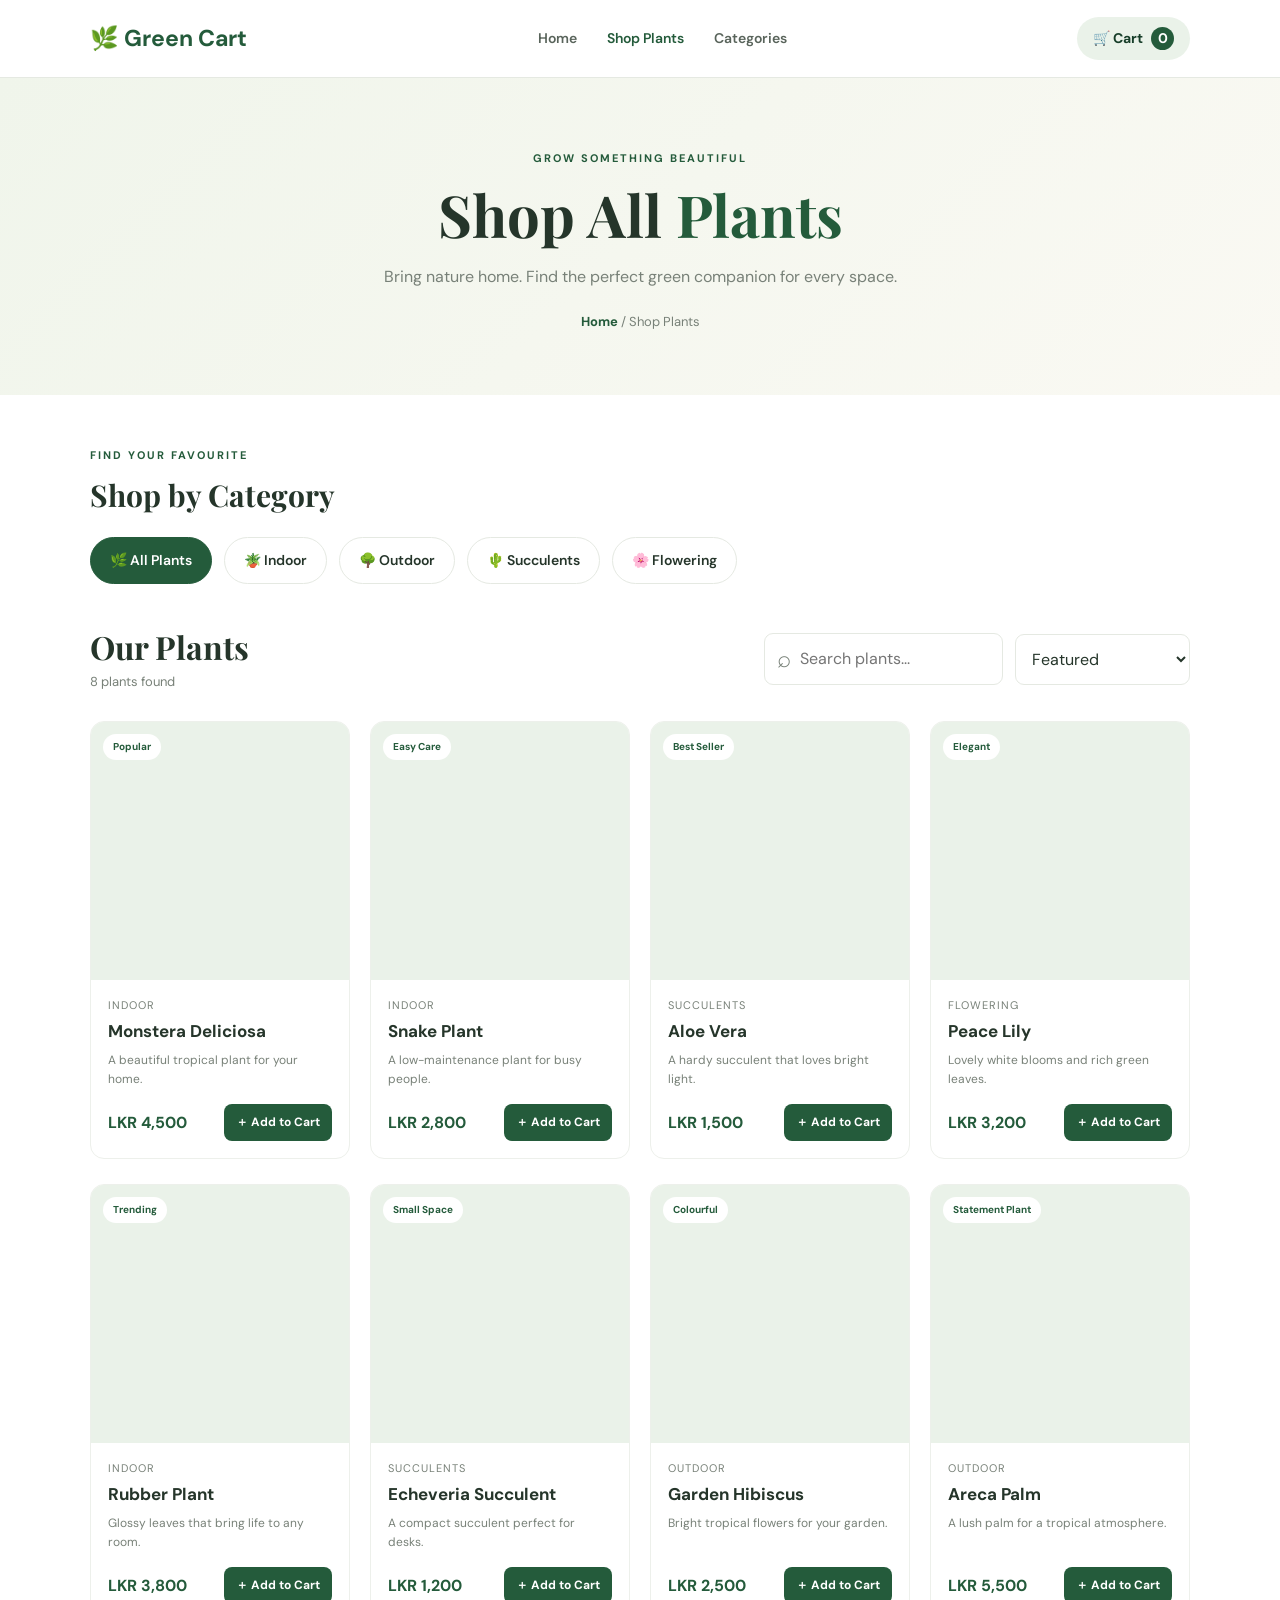
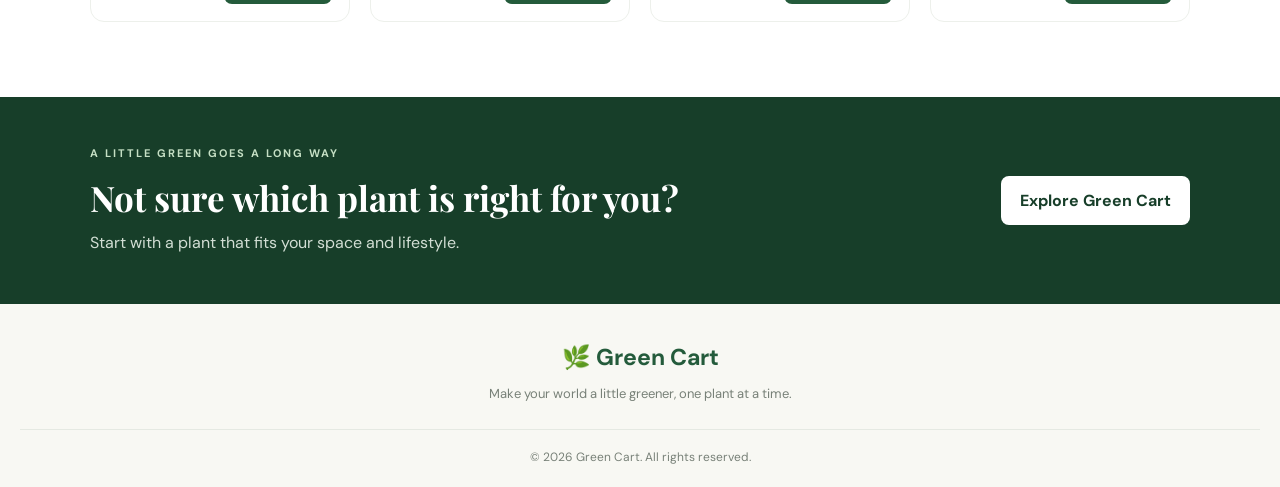
==== frontend/shop.html @ a23f7caa "Add Green Cart shop page" ====
<!DOCTYPE html>
<html lang="en">
<head>
  <meta charset="UTF-8">
  <meta name="viewport" content="width=device-width, initial-scale=1.0">
  <title>Shop All Plants | Green Cart</title>
  <meta name="description" content="Explore indoor plants, outdoor plants, succulents and flowering plants at Green Cart.">
  <link rel="stylesheet" href="shop.css">
  <script src="shop.js" defer></script>
</head>
<body>

  <header class="navbar">
    <a class="logo" href="index.html">🌿 Green Cart</a>

    <nav class="nav-links" id="navLinks">
      <a href="index.html">Home</a>
      <a href="shop.html" class="active">Shop Plants</a>
      <a href="#categories">Categories</a>
    </nav>

    <div class="nav-actions">
      <a class="cart-link" href="#products">
        🛒 Cart <span id="cartCount">0</span>
      </a>
      <button class="menu-toggle" id="menuToggle"
        aria-label="Toggle navigation" aria-expanded="false">☰</button>
    </div>
  </header>

  <main>
    <section class="shop-hero">
      <p class="eyebrow">GROW SOMETHING BEAUTIFUL</p>
      <h1>Shop All <span>Plants</span></h1>
      <p>Bring nature home. Find the perfect green companion for every space.</p>
      <div class="breadcrumb">
        <a href="index.html">Home</a> / <span>Shop Plants</span>
      </div>
    </section>

    <section class="categories section" id="categories">
      <div class="section-heading">
        <div>
          <p class="eyebrow">FIND YOUR FAVOURITE</p>
          <h2>Shop by Category</h2>
        </div>
      </div>

      <div class="category-list">
        <button class="category-btn selected" data-category="All">🌿 All Plants</button>
        <button class="category-btn" data-category="Indoor">🪴 Indoor</button>
        <button class="category-btn" data-category="Outdoor">🌳 Outdoor</button>
        <button class="category-btn" data-category="Succulents">🌵 Succulents</button>
        <button class="category-btn" data-category="Flowering">🌸 Flowering</button>
      </div>
    </section>

    <section class="products-section section" id="products">
      <div class="products-toolbar">
        <div>
          <h2>Our Plants</h2>
          <p id="productCount">Loading plants...</p>
        </div>

        <div class="product-controls">
          <label class="search-box">
            <span>⌕</span>
            <input type="search" id="searchInput"
              placeholder="Search plants..." aria-label="Search plants">
          </label>

          <select id="sortSelect" aria-label="Sort products">
            <option value="featured">Featured</option>
            <option value="low-high">Price: Low to High</option>
            <option value="high-low">Price: High to Low</option>
            <option value="name">Name: A to Z</option>
          </select>
        </div>
      </div>

      <div class="product-grid" id="productGrid" aria-live="polite"></div>

      <div class="empty-state" id="emptyState" hidden>
        <div>🪴</div>
        <h3>No plants found</h3>
        <p>Try another search term or category.</p>
        <button class="primary-btn" id="resetFilters">Show All Plants</button>
      </div>
    </section>

    <section class="care-banner">
      <div>
        <p class="eyebrow">A LITTLE GREEN GOES A LONG WAY</p>
        <h2>Not sure which plant is right for you?</h2>
        <p>Start with a plant that fits your space and lifestyle.</p>
      </div>
      <a href="index.html" class="light-btn">Explore Green Cart</a>
    </section>
  </main>

  <footer class="footer">
    <a class="logo footer-logo" href="index.html">🌿 Green Cart</a>
    <p>Make your world a little greener, one plant at a time.</p>
    <p class="copyright">© <span id="currentYear"></span> Green Cart. All rights reserved.</p>
  </footer>

  <div class="toast" id="toast" role="status" aria-live="polite"></div>

</body>
</html>
---- frontend/shop.css ----
@import url('https://fonts.googleapis.com/css2?family=DM+Sans:wght@400;500;600;700&family=Playfair+Display:wght@600;700&display=swap');

:root {
  --green: #245b3b;
  --green-dark: #173e29;
  --green-light: #eaf2e9;
  --cream: #faf9f4;
  --text: #25352a;
  --muted: #788178;
  --white: #ffffff;
  --border: #e5e9e2;
}

* {
  box-sizing: border-box;
  margin: 0;
  padding: 0;
}

html {
  scroll-behavior: smooth;
  scroll-padding-top: 90px;
}

body {
  font-family: 'DM Sans', sans-serif;
  color: var(--text);
  background: var(--white);
  line-height: 1.6;
}

a {
  color: inherit;
  text-decoration: none;
}

button, input, select {
  font: inherit;
}

button, select {
  cursor: pointer;
}

.navbar {
  min-height: 78px;
  padding: 15px 7%;
  display: flex;
  align-items: center;
  justify-content: space-between;
  gap: 22px;
  background: white;
  border-bottom: 1px solid var(--border);
  position: sticky;
  top: 0;
  z-index: 10;
}

.logo {
  font-size: 23px;
  font-weight: 700;
  color: var(--green);
  white-space: nowrap;
}

.nav-links {
  display: flex;
  align-items: center;
  gap: 30px;
}

.nav-links a {
  color: #59645b;
  font-size: 14px;
  font-weight: 600;
}

.nav-links a:hover,
.nav-links a.active {
  color: var(--green);
}

.nav-actions {
  display: flex;
  align-items: center;
  gap: 15px;
}

.cart-link {
  background: var(--green-light);
  color: var(--green-dark);
  border-radius: 30px;
  padding: 10px 16px;
  font-size: 14px;
  font-weight: 700;
  white-space: nowrap;
}

#cartCount {
  display: inline-grid;
  place-items: center;
  background: var(--green);
  color: white;
  border-radius: 50%;
  width: 23px;
  height: 23px;
  margin-left: 5px;
}

.menu-toggle {
  display: none;
  border: 0;
  background: transparent;
  font-size: 26px;
  color: var(--green);
}

.shop-hero {
  text-align: center;
  padding: 72px 20px 62px;
  background: linear-gradient(135deg, #f0f5eb, #faf9f3);
}

.eyebrow {
  color: var(--green);
  font-size: 11px;
  font-weight: 700;
  letter-spacing: 2px;
  margin-bottom: 12px;
}

.shop-hero h1 {
  font-family: 'Playfair Display', serif;
  font-size: clamp(38px, 5vw, 58px);
  line-height: 1.2;
  margin-bottom: 15px;
}

.shop-hero h1 span {
  color: var(--green);
}

.shop-hero > p:not(.eyebrow) {
  color: var(--muted);
  max-width: 570px;
  margin: 0 auto;
}

.breadcrumb {
  margin-top: 22px;
  font-size: 13px;
  color: var(--muted);
}

.breadcrumb a {
  color: var(--green);
  font-weight: 700;
}

.section {
  width: min(1200px, 86%);
  margin: 0 auto;
}

.categories {
  padding-top: 52px;
  padding-bottom: 42px;
}

.section-heading {
  margin-bottom: 22px;
}

.section-heading h2,
.products-toolbar h2 {
  font-family: 'Playfair Display', serif;
  font-size: 30px;
  line-height: 1.3;
}

.category-list {
  display: flex;
  flex-wrap: wrap;
  gap: 12px;
}

.category-btn {
  border: 1px solid var(--border);
  background: white;
  color: var(--text);
  border-radius: 30px;
  padding: 11px 19px;
  font-size: 14px;
  font-weight: 600;
  transition: 0.2s ease;
}

.category-btn:hover,
.category-btn.selected {
  background: var(--green);
  color: white;
  border-color: var(--green);
}

.products-section {
  padding-bottom: 75px;
}

.products-toolbar {
  display: flex;
  justify-content: space-between;
  align-items: center;
  gap: 22px;
  margin-bottom: 28px;
}

.products-toolbar h2 {
  font-size: 32px;
}

#productCount {
  color: var(--muted);
  font-size: 13px;
  margin-top: 5px;
}

.product-controls {
  display: flex;
  align-items: center;
  gap: 12px;
}

.search-box {
  display: flex;
  align-items: center;
  gap: 9px;
  border: 1px solid var(--border);
  border-radius: 9px;
  padding: 0 12px;
  min-width: 220px;
}

.search-box span {
  font-size: 24px;
  color: var(--muted);
}

.search-box input {
  width: 100%;
  min-width: 0;
  border: 0;
  outline: none;
  padding: 12px 0;
  background: transparent;
  color: var(--text);
}

#sortSelect {
  border: 1px solid var(--border);
  border-radius: 9px;
  padding: 13px 12px;
  background: white;
  color: var(--text);
  max-width: 190px;
}

.product-grid {
  display: grid;
  grid-template-columns: repeat(4, minmax(0, 1fr));
  gap: 25px 20px;
}

.product-card {
  border: 1px solid #edf0eb;
  border-radius: 14px;
  overflow: hidden;
  background: white;
  transition: transform 0.25s, box-shadow 0.25s;
  min-width: 0;
}

.product-card:hover {
  transform: translateY(-5px);
  box-shadow: 0 12px 30px #1b41210f;
}

.product-image-wrap {
  position: relative;
  background: #f0f2eb;
  aspect-ratio: 1 / 1;
  overflow: hidden;
}

.product-image {
  display: block;
  width: 100%;
  height: 100%;
  object-fit: cover;
  transition: transform 0.4s;
}

.product-card:hover .product-image {
  transform: scale(1.05);
}

.product-tag {
  position: absolute;
  top: 12px;
  left: 12px;
  background: white;
  color: var(--green);
  padding: 5px 10px;
  border-radius: 30px;
  font-size: 10px;
  font-weight: 700;
}

.product-info {
  padding: 17px;
}

.product-category {
  font-size: 11px;
  color: var(--muted);
  text-transform: uppercase;
  letter-spacing: 1px;
}

.product-info h3 {
  font-size: 17px;
  margin: 5px 0 7px;
  line-height: 1.4;
}

.product-description {
  color: var(--muted);
  font-size: 12px;
  min-height: 38px;
}

.product-bottom {
  display: flex;
  align-items: center;
  justify-content: space-between;
  gap: 8px;
  margin-top: 15px;
}

.product-price {
  color: var(--green);
  font-size: 16px;
  font-weight: 700;
}

.add-cart-btn {
  border: 0;
  background: var(--green);
  color: white;
  padding: 9px 12px;
  border-radius: 8px;
  font-size: 12px;
  font-weight: 700;
  transition: background 0.2s;
}

.add-cart-btn:hover {
  background: var(--green-dark);
}

.empty-state {
  text-align: center;
  padding: 55px 15px;
  background: var(--cream);
  border-radius: 14px;
}

.empty-state[hidden] {
  display: none;
}

.empty-state > div {
  font-size: 42px;
  margin-bottom: 10px;
}

.empty-state h3 {
  font-family: 'Playfair Display', serif;
  font-size: 25px;
}

.empty-state p {
  color: var(--muted);
  margin: 8px 0 20px;
}

.primary-btn,
.light-btn {
  display: inline-block;
  border: 0;
  background: var(--green);
  color: white;
  padding: 12px 19px;
  border-radius: 8px;
  font-weight: 700;
}

.care-banner {
  background: var(--green-dark);
  color: white;
  padding: 48px 7%;
  display: flex;
  align-items: center;
  justify-content: space-between;
  gap: 25px;
}

.care-banner .eyebrow {
  color: #c5dfc4;
}

.care-banner h2 {
  font-family: 'Playfair Display', serif;
  font-size: clamp(24px, 3vw, 35px);
  max-width: 600px;
  line-height: 1.3;
}

.care-banner p:not(.eyebrow) {
  color: #d2ded4;
  margin-top: 10px;
}

.light-btn {
  background: white;
  color: var(--green-dark);
  white-space: nowrap;
}

.footer {
  text-align: center;
  padding: 35px 20px 20px;
  background: #f8f8f3;
}

.footer-logo {
  display: inline-block;
}

.footer > p {
  color: var(--muted);
  font-size: 13px;
  margin-top: 8px;
}

.footer .copyright {
  border-top: 1px solid var(--border);
  margin-top: 24px;
  padding-top: 18px;
  font-size: 12px;
}

.toast {
  position: fixed;
  right: 20px;
  bottom: 20px;
  z-index: 20;
  background: var(--green-dark);
  color: white;
  padding: 13px 20px;
  border-radius: 10px;
  box-shadow: 0 8px 25px #0002;
  opacity: 0;
  transform: translateY(15px);
  pointer-events: none;
  transition: 0.25s;
}

.toast.show {
  opacity: 1;
  transform: translateY(0);
}

@media (max-width: 1000px) {
  .product-grid {
    grid-template-columns: repeat(3, minmax(0, 1fr));
  }

  .section {
    width: 90%;
  }

  .navbar {
    padding-left: 5%;
    padding-right: 5%;
  }

  .nav-links {
    gap: 18px;
  }
}

@media (max-width: 760px) {
  .navbar {
    min-height: 70px;
    flex-wrap: wrap;
  }

  .logo {
    font-size: 20px;
  }

  .menu-toggle {
    display: block;
  }

  .nav-links {
    display: none;
    width: 100%;
    flex-direction: column;
    align-items: flex-start;
    gap: 0;
    padding: 8px 0;
  }

  .nav-links.open {
    display: flex;
  }

  .nav-links a {
    width: 100%;
    padding: 12px 0;
  }

  .shop-hero {
    padding: 55px 20px 45px;
  }

  .products-toolbar {
    align-items: stretch;
    flex-direction: column;
  }

  .product-controls {
    flex-direction: column;
    align-items: stretch;
  }

  .search-box {
    min-width: 0;
  }

  #sortSelect {
    max-width: none;
    width: 100%;
  }

  .product-grid {
    grid-template-columns: repeat(2, minmax(0, 1fr));
    gap: 15px 12px;
  }

  .product-info {
    padding: 12px;
  }

  .product-info h3 {
    font-size: 15px;
  }

  .product-description {
    min-height: 54px;
  }

  .product-bottom {
    align-items: flex-start;
    flex-direction: column;
  }

  .add-cart-btn {
    width: 100%;
  }

  .care-banner {
    flex-direction: column;
    align-items: flex-start;
    padding: 38px 6%;
  }
}

@media (max-width: 380px) {
  .product-grid {
    grid-template-columns: 1fr;
  }

  .product-bottom {
    flex-direction: row;
    align-items: center;
  }

  .add-cart-btn {
    width: auto;
  }

  .cart-link {
    padding: 8px 10px;
  }
}
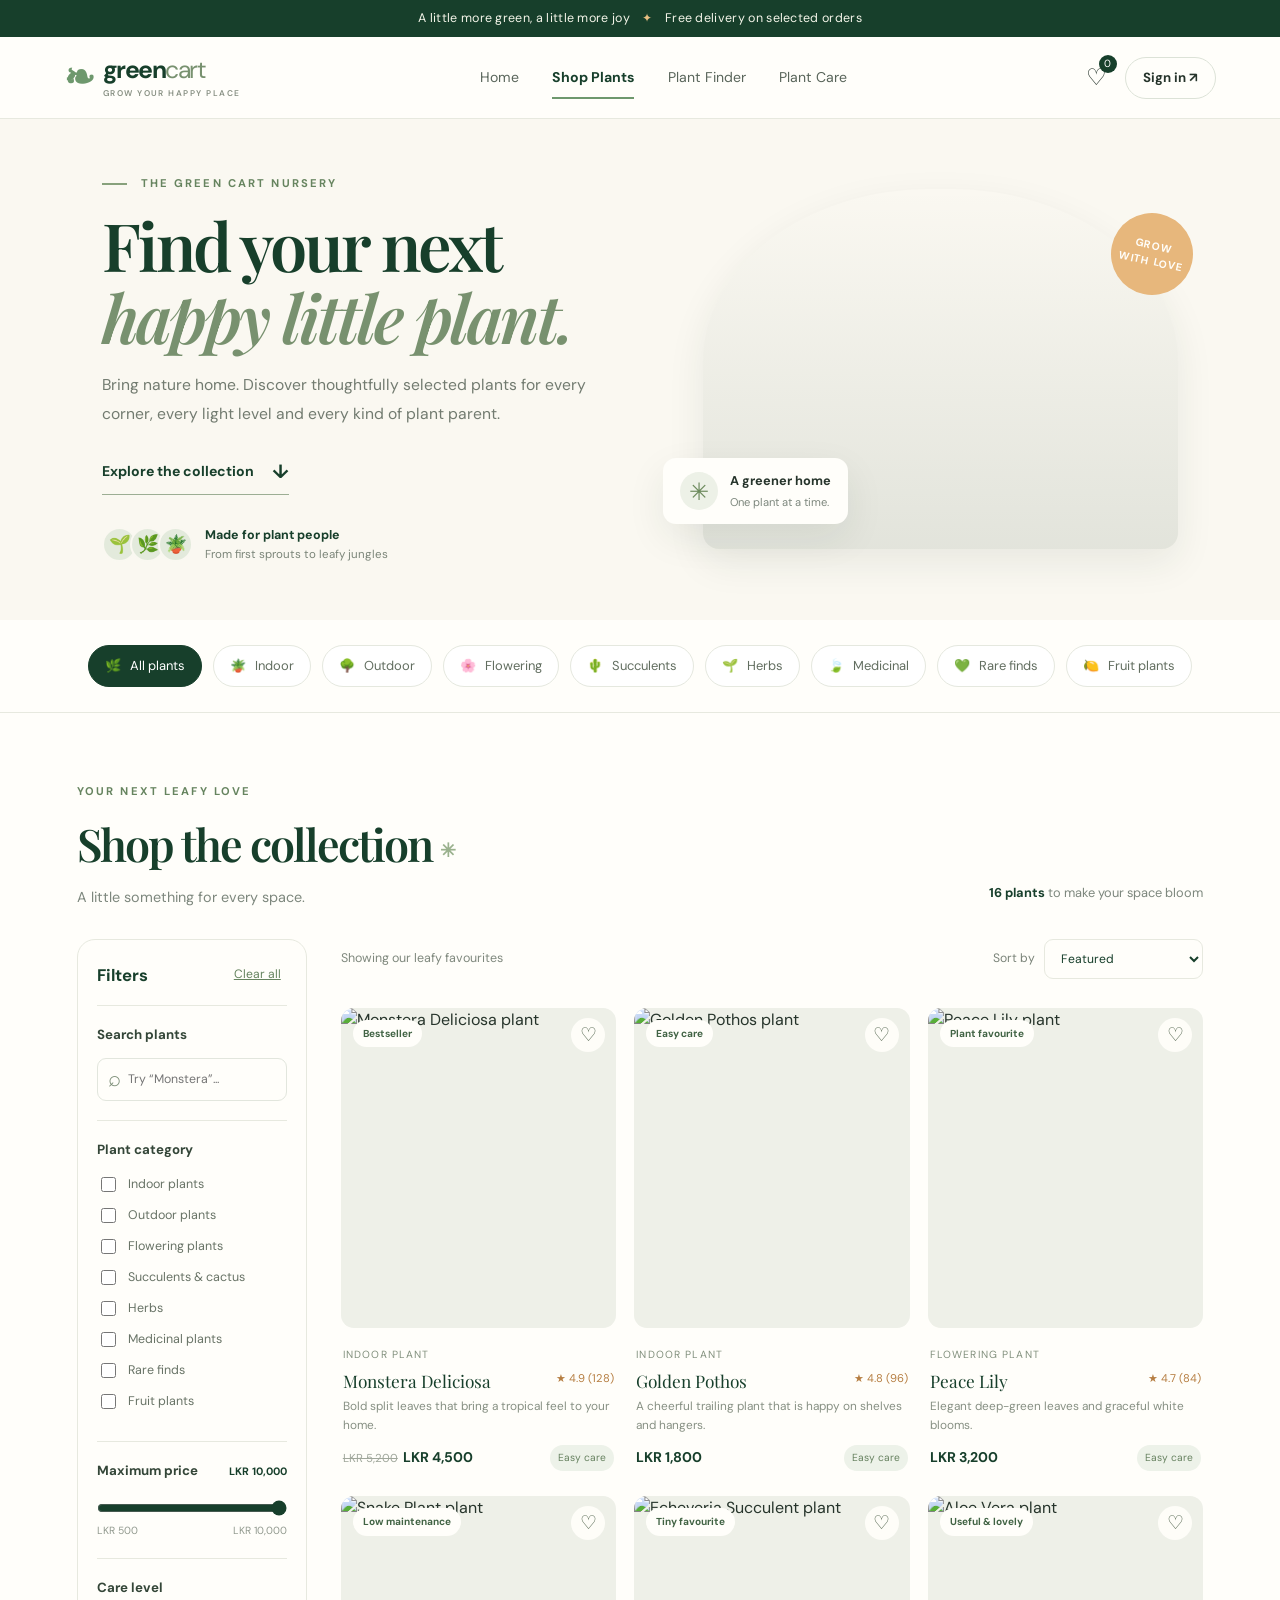
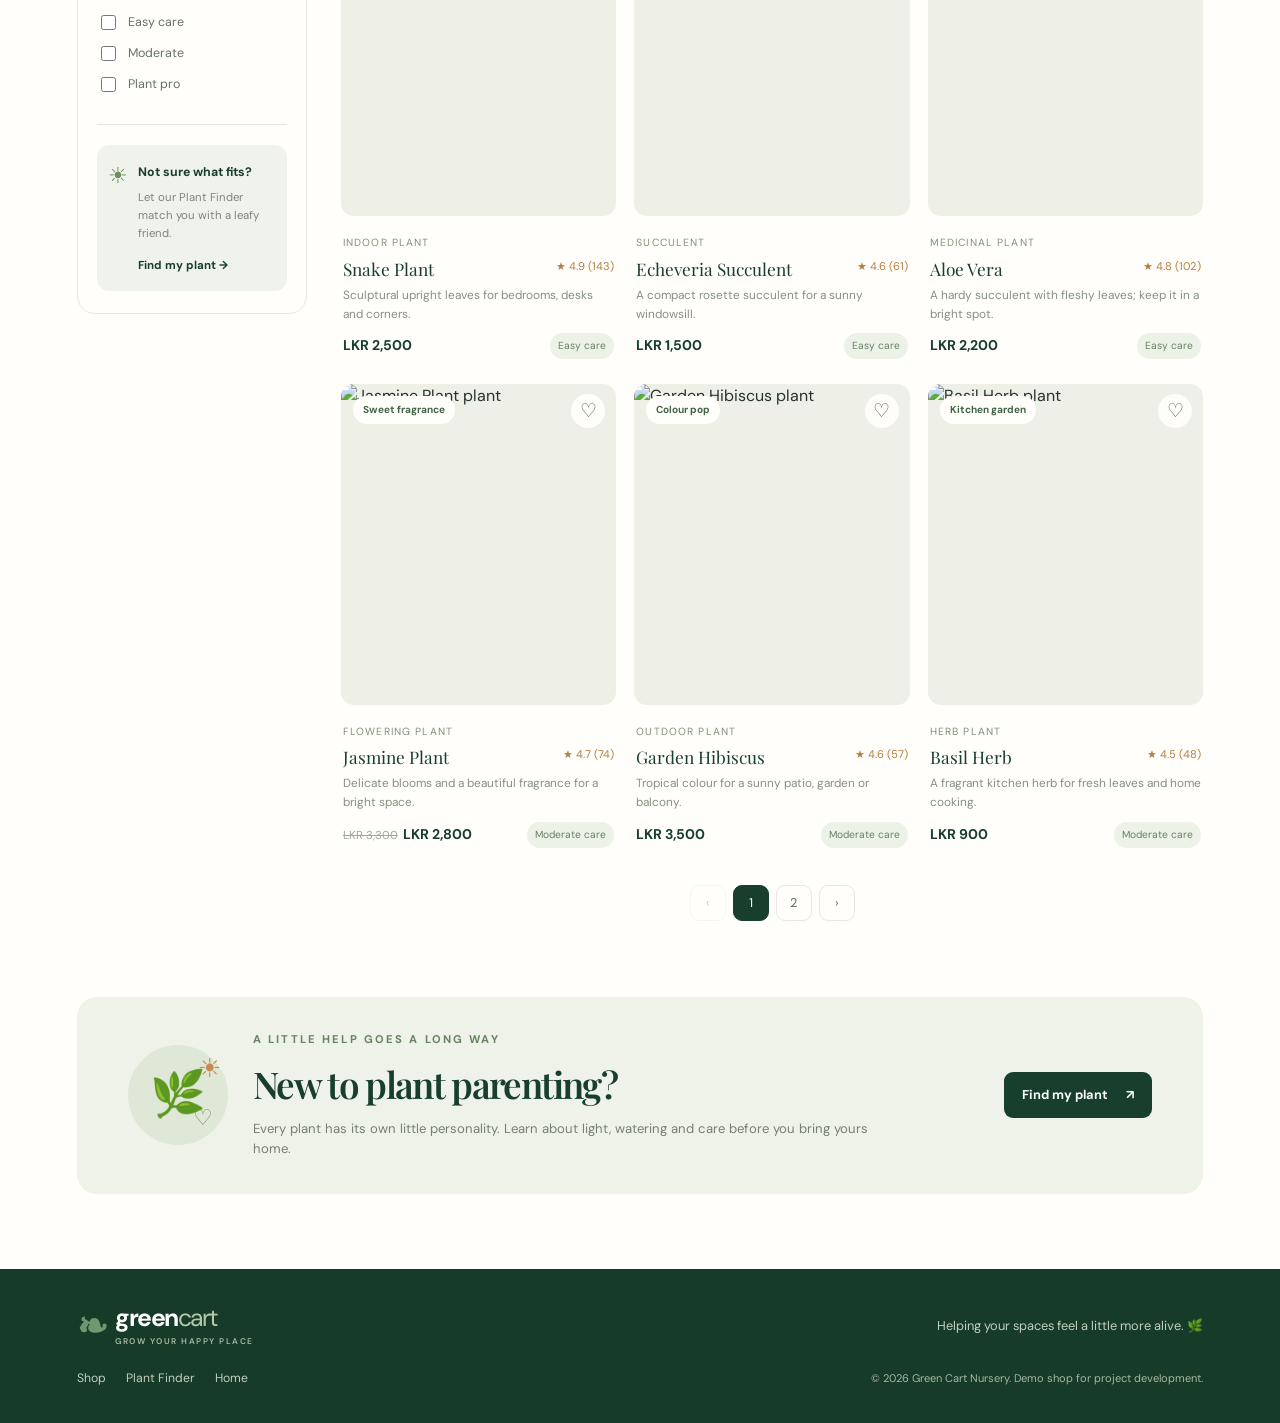
==== commit d39b65e3: "Build advanced responsive plant shop page" ====
--- a/frontend/shop.html
+++ b/frontend/shop.html
@@ -1,111 +1,105 @@
-
 <!DOCTYPE html>
 <html lang="en">
 <head>
   <meta charset="UTF-8">
-  <meta name="viewport" content="width=device-width, initial-scale=1.0">
-  <title>Shop All Plants | Green Cart</title>
-  <meta name="description" content="Explore indoor plants, outdoor plants, succulents and flowering plants at Green Cart.">
-  <link rel="stylesheet" href="shop.css">
-  <script src="shop.js" defer></script>
+  <meta name="viewport" content="width=device-width, initial-scale=1">
+  <meta name="theme-color" content="#173f2b">
+  <meta name="description" content="Shop indoor, outdoor, flowering, medicinal and rare plants at Green Cart.">
+  <title>Shop Plants | Green Cart</title>
+  <link rel="preconnect" href="https://fonts.googleapis.com">
+  <link rel="preconnect" href="https://fonts.gstatic.com" crossorigin>
+  <link href="https://fonts.googleapis.com/css2?family=DM+Sans:wght@400;500;600;700&family=Playfair+Display:wght@600;700&display=swap" rel="stylesheet">
+  <link rel="stylesheet" href="css/shop.css">
+  <script src="js/shop.js" defer></script>
 </head>
 <body>
-
-  <header class="navbar">
-    <a class="logo" href="index.html">🌿 Green Cart</a>
-
-    <nav class="nav-links" id="navLinks">
-      <a href="index.html">Home</a>
-      <a href="shop.html" class="active">Shop Plants</a>
-      <a href="#categories">Categories</a>
+  <div class="announcement">A little more green, a little more joy <span>✦</span> Free delivery on selected orders</div>
+  <header class="site-header">
+    <a class="brand" href="index.html" aria-label="Green Cart home"><span class="brand-icon">❧</span><span>green<span class="brand-light">cart</span><small>GROW YOUR HAPPY PLACE</small></span></a>
+    <button class="menu-toggle" id="menuToggle" aria-label="Open navigation" aria-expanded="false">☰</button>
+    <nav class="main-nav" id="mainNav" aria-label="Main navigation">
+      <a href="index.html">Home</a><a class="active" href="shop.html">Shop Plants</a><a href="plant-finder.html">Plant Finder</a><a href="#care-guide">Plant Care</a>
     </nav>
-
-    <div class="nav-actions">
-      <a class="cart-link" href="#products">
-        🛒 Cart <span id="cartCount">0</span>
-      </a>
-      <button class="menu-toggle" id="menuToggle"
-        aria-label="Toggle navigation" aria-expanded="false">☰</button>
-    </div>
+    <div class="header-actions"><a class="icon-link" href="cart.html" aria-label="Open shopping cart">♡ <span class="cart-count" id="headerCartCount">0</span></a><a class="account-link" href="login.html">Sign in ↗</a></div>
   </header>
 
   <main>
     <section class="shop-hero">
-      <p class="eyebrow">GROW SOMETHING BEAUTIFUL</p>
-      <h1>Shop All <span>Plants</span></h1>
-      <p>Bring nature home. Find the perfect green companion for every space.</p>
-      <div class="breadcrumb">
-        <a href="index.html">Home</a> / <span>Shop Plants</span>
+      <div class="hero-copy">
+        <p class="eyebrow"><span></span> THE GREEN CART NURSERY</p>
+        <h1>Find your next<br><em>happy little plant.</em></h1>
+        <p>Bring nature home. Discover thoughtfully selected plants for every corner, every light level and every kind of plant parent.</p>
+        <a class="hero-link" href="#shop">Explore the collection <span>↓</span></a>
+        <div class="hero-proof"><div class="proof-avatars"><span>🌱</span><span>🌿</span><span>🪴</span></div><span><strong>Made for plant people</strong><br>From first sprouts to leafy jungles</span></div>
+      </div>
+      <div class="hero-art" role="img" aria-label="Collection of lush houseplants">
+        <div class="hero-image"></div>
+        <div class="hero-note"><span class="note-sparkle">✳</span><span><strong>A greener home</strong><small>One plant at a time.</small></span></div>
+        <span class="hero-sticker">GROW<br>WITH LOVE</span>
       </div>
     </section>
 
-    <section class="categories section" id="categories">
+    <section class="category-strip" aria-label="Shop by plant category">
+      <button class="category-chip selected" data-category="all"><span>🌿</span> All plants</button>
+      <button class="category-chip" data-category="indoor"><span>🪴</span> Indoor</button>
+      <button class="category-chip" data-category="outdoor"><span>🌳</span> Outdoor</button>
+      <button class="category-chip" data-category="flowering"><span>🌸</span> Flowering</button>
+      <button class="category-chip" data-category="succulents"><span>🌵</span> Succulents</button>
+      <button class="category-chip" data-category="herbs"><span>🌱</span> Herbs</button>
+      <button class="category-chip" data-category="medicinal"><span>🍃</span> Medicinal</button>
+      <button class="category-chip" data-category="rare"><span>💚</span> Rare finds</button>
+      <button class="category-chip" data-category="fruit"><span>🍋</span> Fruit plants</button>
+    </section>
+
+    <section class="shop-section" id="shop">
       <div class="section-heading">
-        <div>
-          <p class="eyebrow">FIND YOUR FAVOURITE</p>
-          <h2>Shop by Category</h2>
+        <div><p class="eyebrow">YOUR NEXT LEAFY LOVE</p><h2>Shop the collection <span>✳</span></h2><p class="muted">A little something for every space.</p></div>
+        <div class="result-summary"><strong id="resultCount">16 plants</strong><span> to make your space bloom</span></div>
+      </div>
+      <div class="shop-layout">
+        <aside class="filters" id="filterPanel" aria-label="Product filters">
+          <div class="filter-heading"><h3>Filters</h3><button id="clearFilters" class="text-button" type="button">Clear all</button></div>
+          <div class="filter-group"><h4>Search plants</h4><label class="search-box"><span>⌕</span><input id="searchInput" type="search" placeholder="Try “Monstera”..." aria-label="Search plants"></label></div>
+          <div class="filter-group">
+            <h4>Plant category</h4>
+            <label class="check-option"><input type="checkbox" name="category" value="indoor"> Indoor plants</label>
+            <label class="check-option"><input type="checkbox" name="category" value="outdoor"> Outdoor plants</label>
+            <label class="check-option"><input type="checkbox" name="category" value="flowering"> Flowering plants</label>
+            <label class="check-option"><input type="checkbox" name="category" value="succulents"> Succulents & cactus</label>
+            <label class="check-option"><input type="checkbox" name="category" value="herbs"> Herbs</label>
+            <label class="check-option"><input type="checkbox" name="category" value="medicinal"> Medicinal plants</label>
+            <label class="check-option"><input type="checkbox" name="category" value="rare"> Rare finds</label>
+            <label class="check-option"><input type="checkbox" name="category" value="fruit"> Fruit plants</label>
+          </div>
+          <div class="filter-group"><div class="filter-title-row"><h4>Maximum price</h4><span id="priceLabel">LKR 10,000</span></div><input id="priceRange" class="range-input" type="range" min="500" max="10000" step="500" value="10000" aria-label="Maximum price"><div class="range-labels"><span>LKR 500</span><span>LKR 10,000</span></div></div>
+          <div class="filter-group">
+            <h4>Care level</h4>
+            <label class="check-option"><input type="checkbox" name="care" value="easy"> Easy care</label>
+            <label class="check-option"><input type="checkbox" name="care" value="moderate"> Moderate</label>
+            <label class="check-option"><input type="checkbox" name="care" value="advanced"> Plant pro</label>
+          </div>
+          <div class="filter-tip"><span>☀</span><div><strong>Not sure what fits?</strong><p>Let our Plant Finder match you with a leafy friend.</p><a href="plant-finder.html">Find my plant →</a></div></div>
+        </aside>
+
+        <div class="product-area">
+          <div class="toolbar"><button id="mobileFilterToggle" class="mobile-filter-button" type="button" aria-expanded="false">☷ Filters</button><p id="activeFilterText">Showing our leafy favourites</p><label class="sort-control">Sort by <select id="sortSelect" aria-label="Sort products"><option value="featured">Featured</option><option value="price-asc">Price: low to high</option><option value="price-desc">Price: high to low</option><option value="name-asc">Name: A to Z</option></select></label></div>
+          <div id="activeFilters" class="active-filters" aria-live="polite"></div>
+          <div class="product-grid" id="productGrid" aria-live="polite"></div>
+          <div class="empty-state" id="emptyState" hidden><span>🌱</span><h3>No plants found just yet</h3><p>Try changing your search or clearing a filter.</p><button id="emptyReset" class="primary-button" type="button">Show all plants</button></div>
+          <nav class="pagination" id="pagination" aria-label="Product pages"></nav>
         </div>
-      </div>
-
-      <div class="category-list">
-        <button class="category-btn selected" data-category="All">🌿 All Plants</button>
-        <button class="category-btn" data-category="Indoor">🪴 Indoor</button>
-        <button class="category-btn" data-category="Outdoor">🌳 Outdoor</button>
-        <button class="category-btn" data-category="Succulents">🌵 Succulents</button>
-        <button class="category-btn" data-category="Flowering">🌸 Flowering</button>
       </div>
     </section>
 
-    <section class="products-section section" id="products">
-      <div class="products-toolbar">
-        <div>
-          <h2>Our Plants</h2>
-          <p id="productCount">Loading plants...</p>
-        </div>
-
-        <div class="product-controls">
-          <label class="search-box">
-            <span>⌕</span>
-            <input type="search" id="searchInput"
-              placeholder="Search plants..." aria-label="Search plants">
-          </label>
-
-          <select id="sortSelect" aria-label="Sort products">
-            <option value="featured">Featured</option>
-            <option value="low-high">Price: Low to High</option>
-            <option value="high-low">Price: High to Low</option>
-            <option value="name">Name: A to Z</option>
-          </select>
-        </div>
-      </div>
-
-      <div class="product-grid" id="productGrid" aria-live="polite"></div>
-
-      <div class="empty-state" id="emptyState" hidden>
-        <div>🪴</div>
-        <h3>No plants found</h3>
-        <p>Try another search term or category.</p>
-        <button class="primary-btn" id="resetFilters">Show All Plants</button>
-      </div>
-    </section>
-
-    <section class="care-banner">
-      <div>
-        <p class="eyebrow">A LITTLE GREEN GOES A LONG WAY</p>
-        <h2>Not sure which plant is right for you?</h2>
-        <p>Start with a plant that fits your space and lifestyle.</p>
-      </div>
-      <a href="index.html" class="light-btn">Explore Green Cart</a>
-    </section>
+    <section class="care-banner" id="care-guide"><div class="care-illustration"><span>☀</span><span>🌿</span><span>♡</span></div><div><p class="eyebrow">A LITTLE HELP GOES A LONG WAY</p><h2>New to plant parenting?</h2><p>Every plant has its own little personality. Learn about light, watering and care before you bring yours home.</p></div><a href="plant-finder.html" class="care-button">Find my plant <span>↗</span></a></section>
   </main>
 
-  <footer class="footer">
-    <a class="logo footer-logo" href="index.html">🌿 Green Cart</a>
-    <p>Make your world a little greener, one plant at a time.</p>
-    <p class="copyright">© <span id="currentYear"></span> Green Cart. All rights reserved.</p>
+  <footer class="site-footer">
+    <a class="brand footer-brand" href="index.html"><span class="brand-icon">❧</span><span>green<span class="brand-light">cart</span><small>GROW YOUR HAPPY PLACE</small></span></a>
+    <p>Helping your spaces feel a little more alive. 🌿</p><div class="footer-links"><a href="shop.html">Shop</a><a href="plant-finder.html">Plant Finder</a><a href="index.html">Home</a></div>
+    <small>© <span id="currentYear"></span> Green Cart Nursery. Demo shop for project development.</small>
   </footer>
-
-  <div class="toast" id="toast" role="status" aria-live="polite"></div>
-
+  <dialog id="productDialog" class="product-dialog" aria-labelledby="dialogTitle"><button class="dialog-close" id="dialogClose" aria-label="Close product details">×</button><div id="dialogContent"></div></dialog>
+  <div id="toast" class="toast" role="status" aria-live="polite"></div>
 </body>
 </html>
--- a/frontend/css/shop.css
+++ b/frontend/css/shop.css
@@ -0,0 +1,6 @@
+/* Green Cart Advanced Shop Page */
+:root{--forest:#173f2b;--forest-2:#24583b;--leaf:#6e986d;--sage:#e9efe4;--cream:#faf8f1;--paper:#fffefa;--ink:#26342b;--muted:#7d877d;--line:#e7e9df;--orange:#e3a15e;--radius:18px;--shadow:0 14px 38px rgba(30,55,37,.08)}
+*{box-sizing:border-box}html{scroll-behavior:smooth;scroll-padding-top:90px}body{margin:0;background:var(--paper);color:var(--ink);font-family:"DM Sans",sans-serif;line-height:1.55}a{color:inherit;text-decoration:none}button,input,select{font:inherit}button{cursor:pointer}.announcement{background:var(--forest);color:#f4f5e9;text-align:center;padding:9px 16px;font-size:.78rem;letter-spacing:.025em}.announcement span{color:#e8bf82;padding:0 9px}.site-header{height:82px;display:flex;align-items:center;justify-content:space-between;gap:25px;padding:0 clamp(18px,5vw,76px);border-bottom:1px solid var(--line);background:rgba(255,254,250,.96);position:sticky;top:0;z-index:20;backdrop-filter:blur(14px)}.brand{display:flex;align-items:center;gap:9px;color:var(--forest);font-weight:700;font-size:1.55rem;line-height:1;letter-spacing:-.06em}.brand-icon{font-size:2.3rem;color:var(--leaf)}.brand-light{font-weight:400;color:#78916f}.brand small{display:block;font-size:.52rem;letter-spacing:.18em;margin-top:7px;color:#899184;font-weight:600}.main-nav{display:flex;align-items:center;gap:clamp(16px,2.6vw,38px);font-size:.88rem;color:#59655a}.main-nav a{padding:10px 0;position:relative}.main-nav a:hover,.main-nav a.active{color:var(--forest);font-weight:700}.main-nav a.active:after{content:"";height:2px;background:var(--leaf);position:absolute;bottom:0;left:0;right:0}.header-actions{display:flex;align-items:center;gap:18px}.icon-link{font-size:1.45rem;position:relative}.cart-count{font-size:.65rem;position:absolute;top:-5px;right:-10px;background:var(--forest);color:white;min-width:18px;height:18px;border-radius:50%;display:grid;place-items:center}.account-link{font-size:.83rem;font-weight:700;border:1px solid #dce2d7;border-radius:30px;padding:10px 17px}.menu-toggle{display:none;border:0;background:transparent;color:var(--forest);font-size:1.5rem}.shop-hero{display:grid;grid-template-columns:1fr 1fr;min-height:470px;background:var(--cream);padding:56px clamp(24px,8vw,120px);gap:7%;align-items:center;overflow:hidden}.hero-copy{max-width:560px}.eyebrow{font-size:.7rem;letter-spacing:.19em;font-weight:700;color:#66845f;margin:0 0 16px}.hero-copy .eyebrow span{display:inline-block;width:25px;height:2px;background:#87a17c;vertical-align:middle;margin-right:8px}.hero-copy h1,.section-heading h2,.care-banner h2{font-family:"Playfair Display",serif;color:var(--forest);font-weight:600;letter-spacing:-.045em}.hero-copy h1{font-size:clamp(2.8rem,5.2vw,4.65rem);line-height:1.08;margin:0 0 19px}.hero-copy h1 em{font-weight:600;color:#78916f}.hero-copy>p:not(.eyebrow){max-width:490px;color:#727b70;font-size:.98rem;line-height:1.8}.hero-link{display:inline-flex;align-items:center;gap:18px;color:var(--forest);font-weight:700;font-size:.88rem;margin-top:13px;border-bottom:1px solid #9cae94;padding-bottom:8px}.hero-link span{font-size:1.2rem}.hero-proof{display:flex;align-items:center;gap:12px;margin-top:31px;color:#7b8579;font-size:.72rem}.hero-proof strong{color:var(--forest);font-size:.78rem}.proof-avatars{display:flex}.proof-avatars span{display:grid;place-items:center;width:35px;height:35px;border-radius:50%;background:#e3eadc;border:2px solid var(--cream);margin-left:-7px;font-size:1.1rem}.proof-avatars span:first-child{margin-left:0}.hero-art{height:360px;position:relative;max-width:510px;width:100%;justify-self:end}.hero-image{position:absolute;inset:0 0 0 25px;border-radius:48% 48% 16px 16px;background:linear-gradient(0deg,rgba(18,50,30,.1),rgba(18,50,30,0)),url("https://images.unsplash.com/photo-1485955900006-10f4d324d411?auto=format&fit=crop&w=1000&q=85") center 53%/cover;box-shadow:var(--shadow)}.hero-note{position:absolute;bottom:25px;left:-15px;background:#fffefa;border-radius:13px;padding:13px 17px;display:flex;align-items:center;gap:12px;box-shadow:var(--shadow);font-size:.8rem}.note-sparkle{display:grid;place-items:center;width:38px;height:38px;background:#edf1e7;color:#6c8a5c;border-radius:50%;font-size:1.5rem}.hero-note strong,.hero-note small{display:block}.hero-note small{color:var(--muted);margin-top:3px;font-size:.7rem}.hero-sticker{position:absolute;right:-15px;top:24px;background:#e7b77c;color:#fffefa;border-radius:50%;width:82px;height:82px;display:grid;place-content:center;text-align:center;font-size:.66rem;font-weight:700;letter-spacing:.08em;transform:rotate(12deg);line-height:1.5}.category-strip{display:flex;justify-content:center;gap:11px;padding:25px clamp(15px,4vw,55px);flex-wrap:wrap;border-bottom:1px solid var(--line);background:#fffefa}.category-chip{border:1px solid #e5e8df;background:white;border-radius:40px;padding:10px 16px;color:#626e60;font-size:.81rem;transition:.2s;white-space:nowrap}.category-chip span{margin-right:6px}.category-chip:hover,.category-chip.selected{background:var(--forest);border-color:var(--forest);color:white}.shop-section{padding:70px clamp(20px,6vw,88px) 76px;max-width:1600px;margin:auto}.section-heading{display:flex;align-items:end;justify-content:space-between;gap:20px;margin-bottom:30px}.section-heading .eyebrow{margin-bottom:9px}.section-heading h2{font-size:clamp(2rem,3.5vw,3rem);margin:0}.section-heading h2 span{font-family:"DM Sans";font-size:1.2rem;color:#9ab18d;vertical-align:middle}.muted{color:var(--muted);font-size:.9rem;margin:8px 0 0}.result-summary{font-size:.8rem;color:var(--muted);padding-bottom:6px}.result-summary strong{color:var(--forest)}.shop-layout{display:grid;grid-template-columns:230px minmax(0,1fr);gap:34px}.filters{align-self:start;border:1px solid var(--line);border-radius:var(--radius);padding:22px 19px;background:#fffefa}.filter-heading{display:flex;align-items:center;justify-content:space-between;padding-bottom:17px;border-bottom:1px solid var(--line)}.filter-heading h3{margin:0;color:var(--forest);font-size:1.05rem}.text-button{background:none;border:0;color:#66845f;font-size:.76rem;text-decoration:underline}.filter-group{padding:19px 0;border-bottom:1px solid var(--line)}.filter-group h4{font-size:.83rem;margin:0 0 13px;color:#344638}.search-box{display:flex;align-items:center;gap:7px;border:1px solid #e2e6dd;border-radius:9px;padding:0 10px;color:#7b8d76}.search-box span{font-size:1.4rem}.search-box input{width:100%;min-width:0;border:0;outline:none;padding:11px 0;background:transparent;font-size:.77rem;color:var(--ink)}.check-option{display:flex;align-items:center;gap:9px;margin:10px 0;color:#687366;font-size:.78rem;cursor:pointer}.check-option input{accent-color:var(--forest);width:15px;height:15px}.filter-title-row{display:flex;justify-content:space-between;align-items:center;gap:8px}.filter-title-row h4{margin:0}.filter-title-row span{font-size:.67rem;color:var(--forest);font-weight:700}.range-input{width:100%;accent-color:var(--forest);margin:18px 0 4px}.range-labels{display:flex;justify-content:space-between;color:#91998e;font-size:.65rem}.filter-tip{display:flex;gap:10px;margin-top:20px;padding:14px 11px;background:#f0f3eb;border-radius:12px;color:#6d8c5f}.filter-tip>span{font-size:1.4rem}.filter-tip strong{font-size:.77rem;color:var(--forest)}.filter-tip p{font-size:.71rem;color:#7c8679;margin:5px 0 9px;line-height:1.6}.filter-tip a{font-size:.72rem;font-weight:700;color:var(--forest)}.product-area{min-width:0}.toolbar{display:flex;align-items:center;justify-content:space-between;gap:15px;margin-bottom:15px}.toolbar>p{font-size:.78rem;color:#7f887d;margin:0}.sort-control{display:flex;align-items:center;gap:9px;font-size:.76rem;color:#7a8378;white-space:nowrap}.sort-control select{border:1px solid var(--line);background:#fffefa;color:var(--forest);padding:10px 30px 10px 12px;border-radius:9px;max-width:180px;outline-color:var(--leaf)}.mobile-filter-button{display:none;background:#fff;border:1px solid var(--line);border-radius:9px;padding:9px 12px;color:var(--forest);font-weight:700}.active-filters{display:flex;gap:7px;flex-wrap:wrap;margin-bottom:14px}.filter-tag{background:#edf2e8;color:#476343;border-radius:30px;padding:5px 10px;font-size:.69rem;display:flex;align-items:center;gap:7px}.filter-tag button{border:0;background:transparent;color:inherit;padding:0;font-size:1rem}.product-grid{display:grid;grid-template-columns:repeat(3,minmax(0,1fr));gap:25px 18px}.product-card{min-width:0;position:relative}.product-image-wrap{position:relative;aspect-ratio:.86;overflow:hidden;border-radius:13px;background:#eef0e8}.product-image{width:100%;height:100%;object-fit:cover;display:block;transition:transform .45s}.product-card:hover .product-image{transform:scale(1.045)}.product-badge{position:absolute;top:12px;left:12px;background:#fffefa;color:#416344;border-radius:30px;padding:6px 10px;font-size:.63rem;font-weight:700;z-index:1}.product-badge.sale{background:#f4dfc8;color:#8a5427}.favorite-button{position:absolute;right:11px;top:10px;width:34px;height:34px;border:0;border-radius:50%;background:rgba(255,254,250,.93);color:#52644e;font-size:1.2rem;z-index:1;display:grid;place-items:center}.favorite-button.favorited{color:#bd5c5c}.quick-add{position:absolute;left:10px;right:10px;bottom:10px;width:calc(100% - 20px);padding:11px 9px;border:0;border-radius:8px;background:rgba(255,254,250,.96);color:var(--forest);font-size:.76rem;font-weight:700;opacity:0;transform:translateY(7px);transition:.2s}.product-card:hover .quick-add,.quick-add:focus{opacity:1;transform:translateY(0)}.product-meta{padding:13px 2px 0}.product-category{font-size:.65rem;color:#82907d;text-transform:uppercase;letter-spacing:.11em}.product-name-row{display:flex;align-items:start;justify-content:space-between;gap:8px;margin:4px 0}.product-name{font-family:"Playfair Display",serif;font-size:1.08rem;line-height:1.3;color:var(--forest);border:0;padding:0;background:none;text-align:left}.product-name:hover{text-decoration:underline;text-underline-offset:3px}.product-rating{font-size:.7rem;color:#b67e42;white-space:nowrap}.product-description{font-size:.74rem;color:#879083;line-height:1.6;margin:5px 0 10px;min-height:2.35em}.product-bottom{display:flex;justify-content:space-between;align-items:center;gap:8px}.product-price{font-weight:700;color:var(--forest);font-size:.88rem}.product-price del{font-weight:400;color:#a0a79b;font-size:.72rem;margin-right:5px}.care-pill{font-size:.64rem;color:#66815f;background:#edf2e9;border-radius:30px;padding:5px 8px}.pagination{display:flex;justify-content:center;align-items:center;gap:7px;margin-top:37px}.page-button{width:36px;height:36px;border:1px solid var(--line);background:#fffefa;border-radius:9px;color:#60705c;font-size:.8rem}.page-button.active,.page-button:hover{background:var(--forest);color:white;border-color:var(--forest)}.page-button:disabled{opacity:.35;cursor:not-allowed}.empty-state{text-align:center;padding:60px 20px;border:1px dashed #dfe5d8;border-radius:15px}.empty-state>span{font-size:2.5rem}.empty-state h3{font-family:"Playfair Display",serif;color:var(--forest);font-size:1.5rem;margin:10px 0}.empty-state p{color:var(--muted);font-size:.85rem}.primary-button{border:0;border-radius:9px;background:var(--forest);color:white;padding:11px 17px;font-weight:700;font-size:.8rem}.care-banner{margin:0 clamp(20px,6vw,88px) 75px;padding:34px clamp(20px,4vw,52px);border-radius:20px;background:#eef2e8;display:grid;grid-template-columns:auto 1fr auto;align-items:center;gap:25px}.care-illustration{width:100px;height:100px;position:relative;display:grid;place-items:center;background:#dfe8d7;border-radius:50%;font-size:2.8rem}.care-illustration span:first-child{position:absolute;right:7px;top:4px;font-size:1.6rem;color:#c78b4f}.care-illustration span:last-child{position:absolute;bottom:9px;right:15px;font-size:1.4rem;color:#79916b}.care-banner .eyebrow{margin-bottom:7px}.care-banner h2{font-size:clamp(1.6rem,3vw,2.3rem);margin:0 0 7px}.care-banner p:not(.eyebrow){color:#758071;font-size:.82rem;max-width:650px;margin:0}.care-button{white-space:nowrap;display:inline-flex;align-items:center;gap:18px;padding:13px 18px;background:var(--forest);color:white;border-radius:9px;font-size:.8rem;font-weight:700}.site-footer{padding:35px clamp(20px,6vw,88px);background:#173b29;color:#dce7d7;display:grid;grid-template-columns:1fr 1fr;gap:20px;align-items:center}.footer-brand{color:white}.footer-brand .brand-light{color:#b5c8a9}.footer-brand small{color:#a8b8a0}.site-footer>p{justify-self:end;font-size:.8rem;color:#c1d0bc}.footer-links{display:flex;gap:20px;font-size:.76rem;color:#c1d0bc}.site-footer>small{justify-self:end;font-size:.69rem;color:#a8b8a0;text-align:right}.product-dialog{border:0;border-radius:18px;padding:0;width:min(760px,calc(100% - 28px));max-height:90vh;box-shadow:0 25px 90px #122b1b50;color:var(--ink)}.product-dialog::backdrop{background:#102719a8;backdrop-filter:blur(3px)}.dialog-close{position:absolute;right:12px;top:10px;z-index:2;width:37px;height:37px;border:0;border-radius:50%;background:#fffefa;color:var(--forest);font-size:1.6rem}.dialog-product{display:grid;grid-template-columns:1fr 1fr}.dialog-product img{width:100%;height:100%;min-height:370px;object-fit:cover;background:#edf1e8}.dialog-copy{padding:42px 30px 30px}.dialog-copy h2{font-family:"Playfair Display",serif;color:var(--forest);font-size:2rem;line-height:1.15;margin:9px 0}.dialog-copy>p{font-size:.84rem;color:#788276;line-height:1.8}.dialog-price{font-size:1.2rem;font-weight:700;color:var(--forest);margin:15px 0}.care-details{padding:15px 0;border-top:1px solid var(--line);border-bottom:1px solid var(--line);font-size:.79rem;display:grid;gap:9px}.care-details strong{color:var(--forest)}.dialog-add{margin-top:20px;width:100%;padding:13px;background:var(--forest);color:white;border:0;border-radius:9px;font-weight:700}.toast{position:fixed;left:50%;bottom:25px;transform:translate(-50%,20px);background:#173f2b;color:white;padding:12px 18px;border-radius:10px;font-size:.82rem;box-shadow:var(--shadow);opacity:0;pointer-events:none;transition:.25s;z-index:50;max-width:calc(100% - 30px);text-align:center}.toast.show{opacity:1;transform:translate(-50%,0)}button:focus-visible,a:focus-visible,input:focus-visible,select:focus-visible{outline:3px solid #9ab78b;outline-offset:3px}
+@media(max-width:1100px){.site-header{gap:15px;padding-inline:25px}.main-nav{gap:16px}.shop-hero{padding-inline:6vw}.shop-layout{grid-template-columns:210px minmax(0,1fr);gap:22px}.product-grid{grid-template-columns:repeat(2,minmax(0,1fr))}.hero-art{height:320px}}
+@media(max-width:760px){.site-header{height:72px;padding-inline:18px}.menu-toggle{display:block;order:3}.main-nav{display:none;position:absolute;top:71px;left:0;right:0;padding:14px 22px 22px;background:#fffefa;border-bottom:1px solid var(--line);box-shadow:var(--shadow);flex-direction:column;align-items:stretch;gap:2px}.main-nav.open{display:flex}.main-nav a{padding:12px 0}.main-nav a.active:after{display:none}.header-actions{margin-left:auto;gap:14px}.account-link{padding:8px 12px;font-size:.75rem}.brand{font-size:1.35rem}.brand-icon{font-size:2rem}.shop-hero{grid-template-columns:1fr;padding:44px 24px 30px;gap:25px}.hero-copy h1{font-size:clamp(2.7rem,11vw,4rem)}.hero-art{justify-self:center;width:min(100%,440px);height:300px}.hero-image{left:15px}.hero-sticker{right:0}.category-strip{justify-content:flex-start;flex-wrap:nowrap;overflow-x:auto;padding:16px 18px;scrollbar-width:none}.category-strip::-webkit-scrollbar{display:none}.category-chip{padding:9px 13px;font-size:.76rem}.shop-section{padding:48px 18px 55px}.section-heading{align-items:start;flex-direction:column;gap:8px}.section-heading h2{font-size:2.3rem}.result-summary{padding:0}.shop-layout{display:block}.mobile-filter-button{display:block}.filters{display:none;margin-bottom:20px}.filters.open{display:block}.toolbar{flex-wrap:wrap}.toolbar>p{order:3;flex-basis:100%}.sort-control{font-size:.72rem}.sort-control select{max-width:155px}.product-grid{grid-template-columns:repeat(2,minmax(0,1fr));gap:23px 12px}.product-image-wrap{border-radius:11px;aspect-ratio:.82}.product-badge{top:8px;left:7px;padding:5px 7px;font-size:.57rem}.favorite-button{right:7px;top:7px;width:30px;height:30px}.quick-add{opacity:1;transform:none;bottom:7px;left:7px;right:7px;width:calc(100% - 14px);font-size:.68rem;padding:9px 4px}.product-meta{padding-top:10px}.product-name{font-size:.97rem}.product-rating{font-size:.64rem}.product-description{font-size:.7rem}.product-price{font-size:.78rem}.product-price del{display:block;margin:0 0 2px}.care-pill{font-size:.58rem;padding:4px 6px}.care-banner{margin:0 18px 45px;grid-template-columns:auto 1fr;padding:24px 18px;gap:16px}.care-illustration{width:68px;height:68px;font-size:2rem}.care-illustration span:first-child{font-size:1.1rem}.care-illustration span:last-child{font-size:1rem}.care-banner h2{font-size:1.55rem}.care-banner p:not(.eyebrow){font-size:.76rem}.care-button{grid-column:1/-1;justify-content:center}.site-footer{grid-template-columns:1fr;padding:30px 22px;gap:15px}.site-footer>p,.site-footer>small{justify-self:start;text-align:left}.footer-links{flex-wrap:wrap}.dialog-product{grid-template-columns:1fr}.dialog-product img{height:230px;min-height:0}.dialog-copy{padding:25px 22px}.dialog-copy h2{font-size:1.7rem}}
+@media(max-width:380px){.header-actions{gap:9px}.account-link{padding:7px 9px}.product-grid{gap:20px 9px}.product-name-row{display:block}.product-rating{display:block;margin-top:4px}.product-bottom{align-items:start;flex-direction:column}.care-banner{grid-template-columns:1fr}.care-illustration{display:none}}
